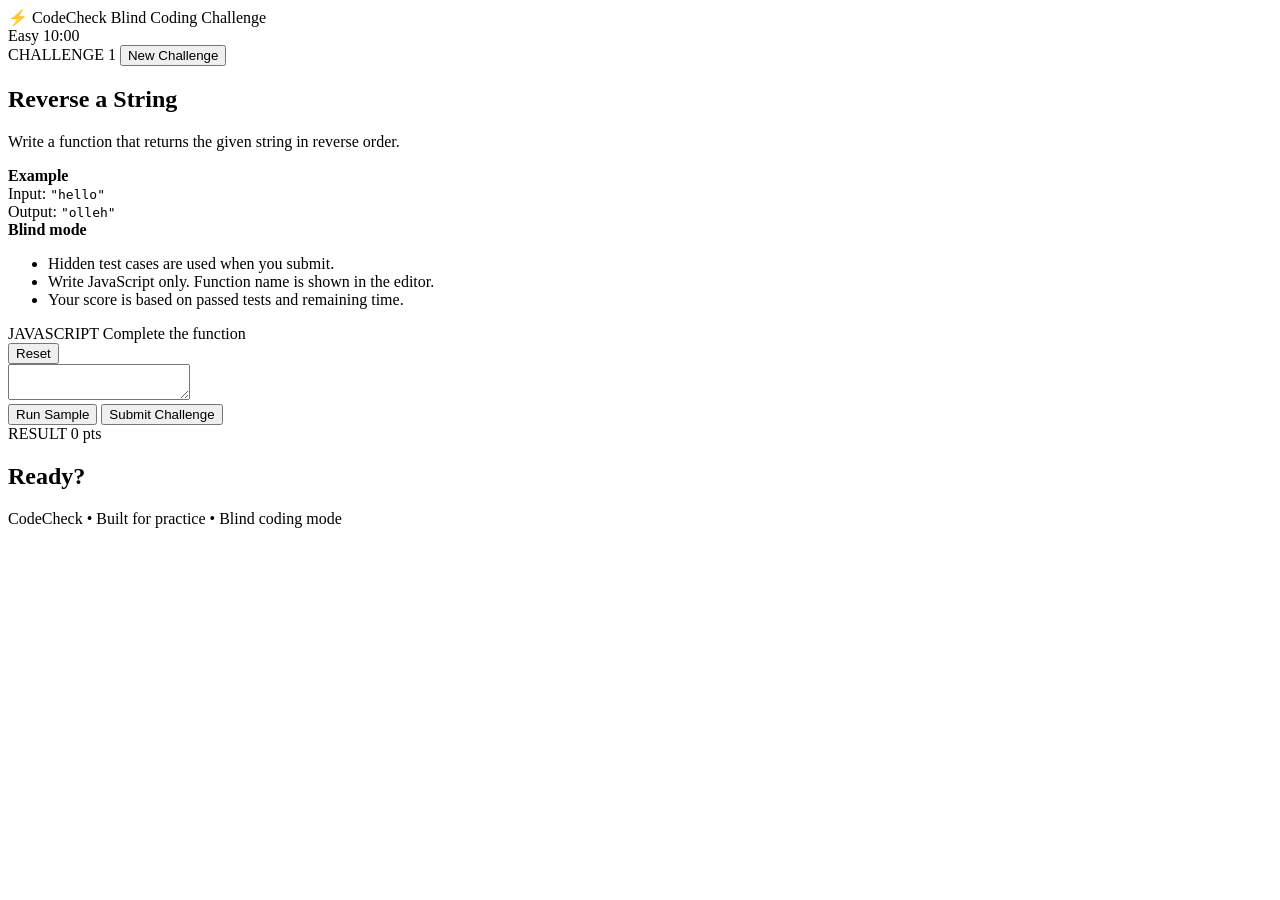
==== index.html @ 7977c987 "Build CodeCheck blind coding challenge" ====
<!DOCTYPE html>
<html lang="en">
<head>
  <meta charset="UTF-8">
  <meta name="viewport" content="width=device-width, initial-scale=1.0">
  <title>CodeCheck — Blind Coding Challenge</title>
  <link rel="stylesheet" href="style.css">
</head>
<body>
  <header class="topbar">
    <div>
      <span class="brand">⚡ CodeCheck</span>
      <span class="tag">Blind Coding Challenge</span>
    </div>
    <div class="stats">
      <span id="difficulty">Easy</span>
      <span id="timer">10:00</span>
    </div>
  </header>

  <main class="layout">
    <section class="card problem-card">
      <div class="card-head">
        <span class="eyebrow">CHALLENGE <span id="challengeNo">1</span></span>
        <button id="newChallenge" class="ghost">New Challenge</button>
      </div>
      <h1 id="title">Reverse a String</h1>
      <p id="description">Write a function that returns the given string in reverse order.</p>

      <div class="example">
        <div><b>Example</b></div>
        <div><span>Input:</span> <code id="exampleInput">"hello"</code></div>
        <div><span>Output:</span> <code id="exampleOutput">"olleh"</code></div>
      </div>

      <div class="rules">
        <b>Blind mode</b>
        <ul>
          <li>Hidden test cases are used when you submit.</li>
          <li>Write JavaScript only. Function name is shown in the editor.</li>
          <li>Your score is based on passed tests and remaining time.</li>
        </ul>
      </div>
    </section>

    <section class="card editor-card">
      <div class="card-head">
        <div>
          <span class="eyebrow">JAVASCRIPT</span>
          <span class="hint">Complete the function</span>
        </div>
        <button id="resetCode" class="ghost">Reset</button>
      </div>
      <textarea id="editor" spellcheck="false"></textarea>
      <div class="editor-foot">
        <button id="runSample" class="secondary">Run Sample</button>
        <button id="submit" class="primary">Submit Challenge</button>
      </div>
    </section>

    <section id="result" class="card result-card hidden">
      <div class="card-head">
        <span class="eyebrow">RESULT</span>
        <span id="score">0 pts</span>
      </div>
      <h2 id="resultTitle">Ready?</h2>
      <p id="resultText"></p>
      <div id="tests"></div>
    </section>
  </main>

  <footer>
    CodeCheck • Built for practice • <span>Blind coding mode</span>
  </footer>
  <script src="script.js"></script>
</body>
</html>
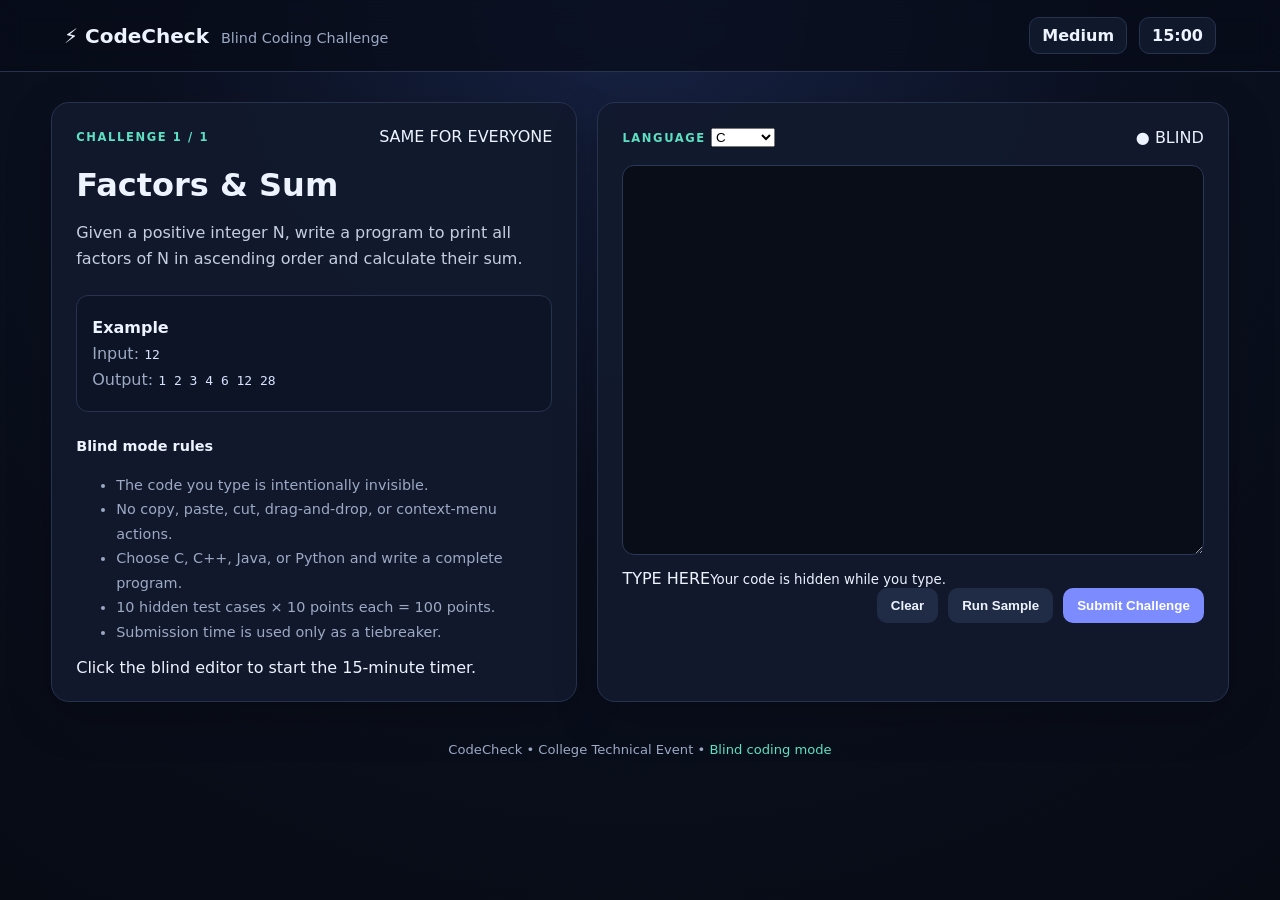
==== commit 76e4f16f: "Build blind factors coding challenge UI" ====
--- a/index.html
+++ b/index.html
@@ -1,77 +1,55 @@
 <!DOCTYPE html>
 <html lang="en">
 <head>
-  <meta charset="UTF-8">
-  <meta name="viewport" content="width=device-width, initial-scale=1.0">
-  <title>CodeCheck — Blind Coding Challenge</title>
-  <link rel="stylesheet" href="style.css">
+<meta charset="UTF-8">
+<meta name="viewport" content="width=device-width, initial-scale=1.0">
+<title>CodeCheck — Blind Coding Challenge</title>
+<link rel="stylesheet" href="style.css">
 </head>
 <body>
-  <header class="topbar">
-    <div>
-      <span class="brand">⚡ CodeCheck</span>
-      <span class="tag">Blind Coding Challenge</span>
+<header class="topbar">
+  <div><span class="brand">⚡ CodeCheck</span><span class="tag">Blind Coding Challenge</span></div>
+  <div class="stats"><span id="difficulty">Medium</span><span id="timer">15:00</span></div>
+</header>
+<main class="layout">
+<section class="card problem-card">
+  <div class="card-head"><span class="eyebrow">CHALLENGE <span id="challengeNo">1</span> / 1</span><span class="same-question">SAME FOR EVERYONE</span></div>
+  <h1 id="title">Factors & Sum</h1>
+  <p id="description">Given a positive integer N, write a program to print all factors of N in ascending order and calculate their sum.</p>
+  <div class="example"><div><b>Example</b></div><div><span>Input:</span> <code id="exampleInput">12</code></div><div><span>Output:</span> <code id="exampleOutput">1 2 3 4 6 12
+28</code></div></div>
+  <div class="rules"><b>Blind mode rules</b><ul>
+    <li>The code you type is intentionally invisible.</li>
+    <li>No copy, paste, cut, drag-and-drop, or context-menu actions.</li>
+    <li>Choose C, C++, Java, or Python and write a complete program.</li>
+    <li>10 hidden test cases × 10 points each = 100 points.</li>
+    <li>Submission time is used only as a tiebreaker.</li>
+  </ul></div>
+  <div class="status-note" id="statusNote">Click the blind editor to start the 15-minute timer.</div>
+</section>
+<section class="card editor-card">
+  <div class="card-head">
+    <div><label class="eyebrow" for="language">LANGUAGE</label>
+      <select id="language" aria-label="Programming language">
+        <option value="50">C</option><option value="54">C++</option><option value="62">Java</option><option value="71">Python</option>
+      </select>
     </div>
-    <div class="stats">
-      <span id="difficulty">Easy</span>
-      <span id="timer">10:00</span>
-    </div>
-  </header>
-
-  <main class="layout">
-    <section class="card problem-card">
-      <div class="card-head">
-        <span class="eyebrow">CHALLENGE <span id="challengeNo">1</span></span>
-        <button id="newChallenge" class="ghost">New Challenge</button>
-      </div>
-      <h1 id="title">Reverse a String</h1>
-      <p id="description">Write a function that returns the given string in reverse order.</p>
-
-      <div class="example">
-        <div><b>Example</b></div>
-        <div><span>Input:</span> <code id="exampleInput">"hello"</code></div>
-        <div><span>Output:</span> <code id="exampleOutput">"olleh"</code></div>
-      </div>
-
-      <div class="rules">
-        <b>Blind mode</b>
-        <ul>
-          <li>Hidden test cases are used when you submit.</li>
-          <li>Write JavaScript only. Function name is shown in the editor.</li>
-          <li>Your score is based on passed tests and remaining time.</li>
-        </ul>
-      </div>
-    </section>
-
-    <section class="card editor-card">
-      <div class="card-head">
-        <div>
-          <span class="eyebrow">JAVASCRIPT</span>
-          <span class="hint">Complete the function</span>
-        </div>
-        <button id="resetCode" class="ghost">Reset</button>
-      </div>
-      <textarea id="editor" spellcheck="false"></textarea>
-      <div class="editor-foot">
-        <button id="runSample" class="secondary">Run Sample</button>
-        <button id="submit" class="primary">Submit Challenge</button>
-      </div>
-    </section>
-
-    <section id="result" class="card result-card hidden">
-      <div class="card-head">
-        <span class="eyebrow">RESULT</span>
-        <span id="score">0 pts</span>
-      </div>
-      <h2 id="resultTitle">Ready?</h2>
-      <p id="resultText"></p>
-      <div id="tests"></div>
-    </section>
-  </main>
-
-  <footer>
-    CodeCheck • Built for practice • <span>Blind coding mode</span>
-  </footer>
-  <script src="script.js"></script>
+    <span class="blind-badge">● BLIND</span>
+  </div>
+  <div class="blind-editor-wrap">
+    <textarea id="editor" spellcheck="false" autocomplete="off" autocorrect="off" autocapitalize="off" aria-label="Blind code editor"></textarea>
+    <div class="blind-overlay" id="blindOverlay"><span>TYPE HERE</span><small>Your code is hidden while you type.</small></div>
+  </div>
+  <div class="editor-foot">
+    <button id="clearCode" class="secondary">Clear</button><button id="runSample" class="secondary">Run Sample</button><button id="submit" class="primary">Submit Challenge</button>
+  </div>
+</section>
+<section id="result" class="card result-card hidden">
+  <div class="card-head"><span class="eyebrow">RESULT</span><span id="score">0 / 100</span></div>
+  <h2 id="resultTitle">Ready?</h2><p id="resultText"></p><div id="tests"></div>
+</section>
+</main>
+<footer>CodeCheck • College Technical Event • <span>Blind coding mode</span></footer>
+<script src="script.js"></script>
 </body>
 </html>
--- a/style.css
+++ b/style.css
@@ -0,0 +1,2 @@
+:root{--bg:#0b1020;--card:#121a2d;--line:#26334f;--text:#edf3ff;--muted:#9ba9c4;--accent:#7c8cff;--accent2:#5de0c2;--danger:#ff7185}
+*{box-sizing:border-box}body{margin:0;background:radial-gradient(circle at top,#172344 0,#0b1020 45%,#070b14 100%);color:var(--text);font-family:Inter,system-ui,-apple-system,Segoe UI,sans-serif;min-height:100vh}.topbar{height:72px;border-bottom:1px solid var(--line);display:flex;align-items:center;justify-content:space-between;padding:0 5%;background:rgba(8,12,24,.72);backdrop-filter:blur(12px);position:sticky;top:0;z-index:5}.brand{font-size:1.25rem;font-weight:800}.tag{color:var(--muted);margin-left:12px;font-size:.9rem}.stats{display:flex;gap:12px}.stats span{padding:8px 12px;border:1px solid var(--line);border-radius:10px;background:#10182b;font-weight:700}.layout{width:min(1180px,92%);margin:30px auto;display:grid;grid-template-columns:1fr 1.2fr;gap:20px}.card{background:rgba(18,26,45,.92);border:1px solid var(--line);border-radius:18px;padding:24px;box-shadow:0 15px 45px rgba(0,0,0,.22)}.card-head{display:flex;justify-content:space-between;align-items:center;gap:12px}.eyebrow{font-size:.72rem;letter-spacing:.14em;color:var(--accent2);font-weight:800}.hint{color:var(--muted);font-size:.8rem;margin-left:10px}h1{font-size:2rem;margin:20px 0 10px}h2{margin:12px 0 6px}p{color:#c5cee0;line-height:1.65}.example{border:1px solid var(--line);background:#0c1425;border-radius:12px;padding:15px;margin:22px 0}.example div{margin:7px 0;color:var(--muted)}.example b{color:var(--text)}code{color:#d8e2ff}.rules{font-size:.9rem;color:var(--muted);line-height:1.7}.rules b{color:var(--text)}.ghost,.secondary,.primary{border:0;border-radius:10px;padding:10px 14px;font-weight:700;cursor:pointer}.ghost{background:transparent;color:var(--muted);border:1px solid var(--line)}.secondary{background:#202c46;color:var(--text)}.primary{background:var(--accent);color:white}.ghost:hover,.secondary:hover,.primary:hover{filter:brightness(1.12)}textarea{display:block;width:100%;height:390px;margin:18px 0 14px;resize:vertical;background:#080d18;border:1px solid #2a3958;border-radius:12px;color:#dce7ff;padding:18px;font:14px/1.65 "SFMono-Regular",Consolas,monospace;outline:none}textarea:focus{border-color:var(--accent)}.editor-foot{display:flex;justify-content:flex-end;gap:10px}.result-card{grid-column:1/-1}.hidden{display:none!important}#tests{display:grid;grid-template-columns:repeat(3,1fr);gap:10px;margin-top:15px}.test{border:1px solid var(--line);border-radius:10px;padding:12px;background:#0c1425}.pass{border-color:#277d68}.fail{border-color:#8c3c4c}.test small{display:block;color:var(--muted);margin-top:5px}footer{text-align:center;color:var(--muted);padding:10px 20px 30px;font-size:.82rem}footer span{color:var(--accent2)}@media(max-width:800px){.layout{grid-template-columns:1fr}.result-card{grid-column:auto}.topbar{padding:0 4%;height:auto;min-height:68px}.tag{display:none}h1{font-size:1.55rem}textarea{height:330px}#tests{grid-template-columns:1fr}.card{padding:18px}}
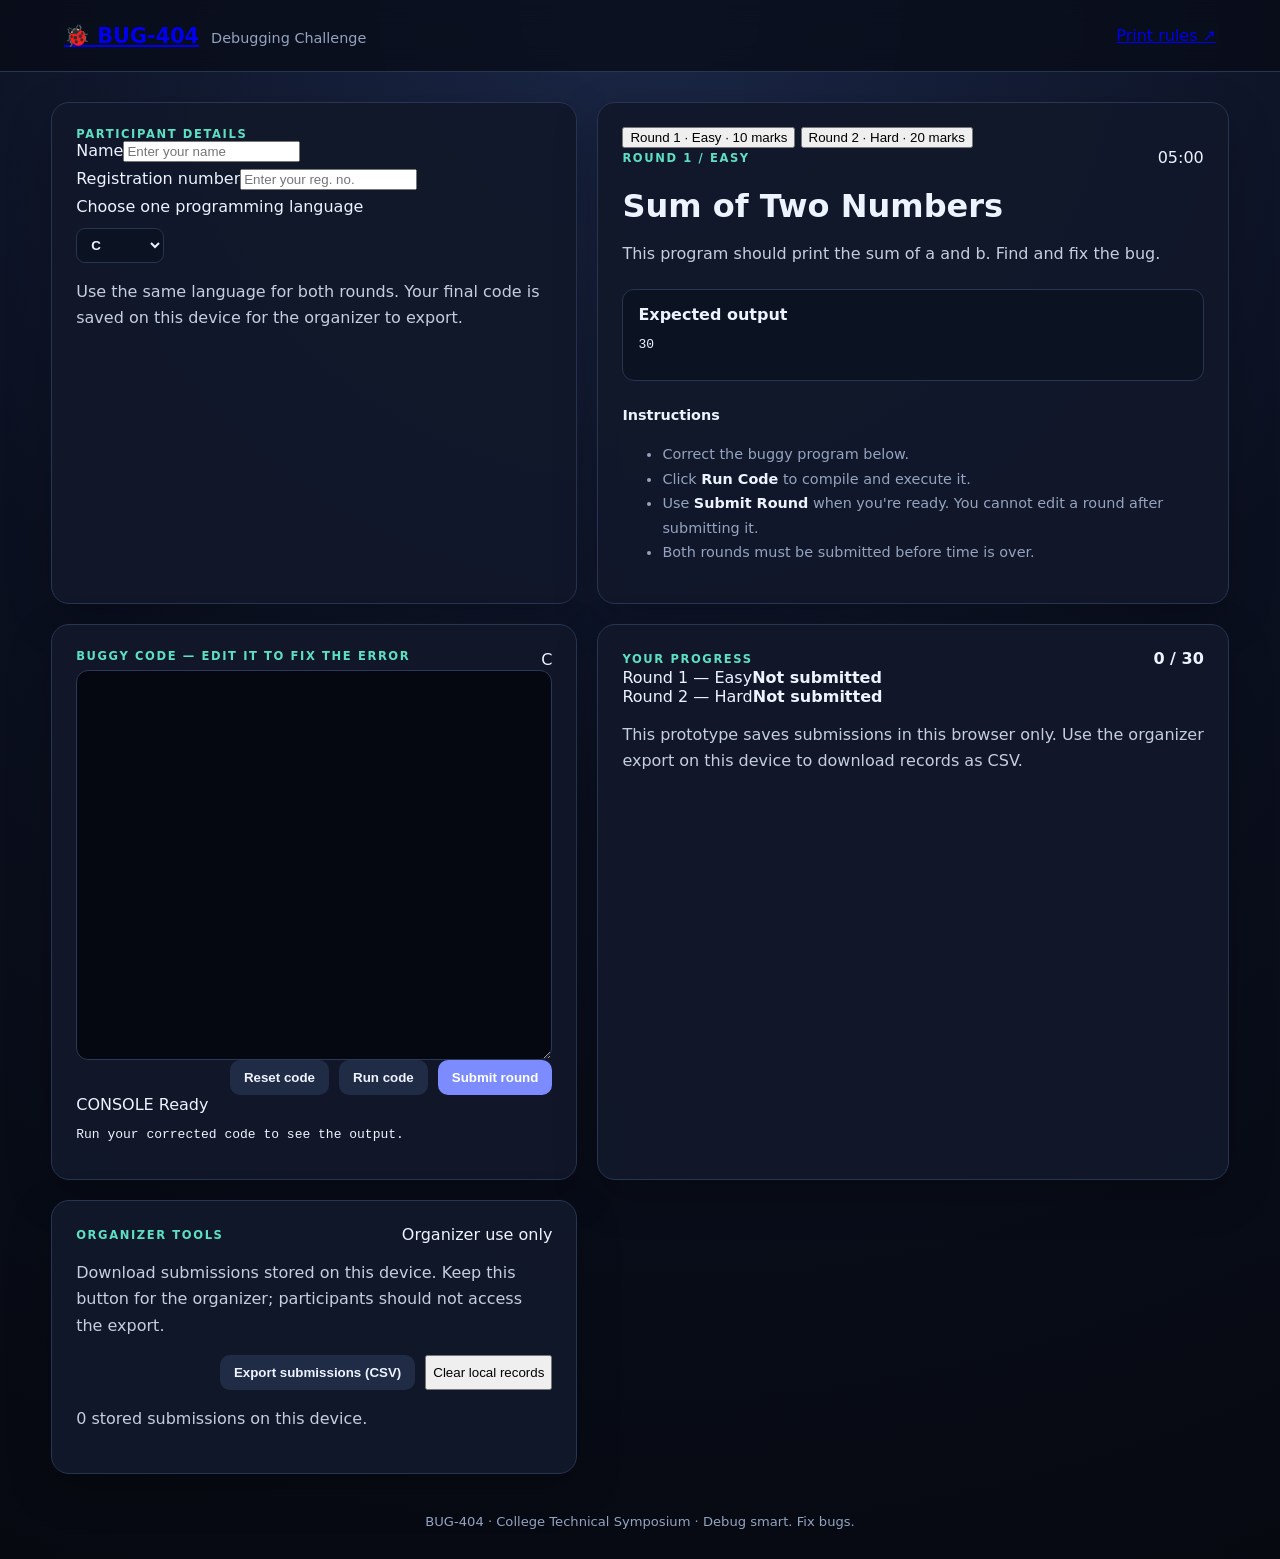
==== commit e77aea70: "Convert CodeCheck to BUG-404 debugging interface" ====
--- a/index.html
+++ b/index.html
@@ -3,53 +3,66 @@
 <head>
 <meta charset="UTF-8">
 <meta name="viewport" content="width=device-width, initial-scale=1.0">
-<title>CodeCheck — Blind Coding Challenge</title>
+<title>BUG-404 | Debugging Challenge</title>
 <link rel="stylesheet" href="style.css">
 </head>
 <body>
 <header class="topbar">
-  <div><span class="brand">⚡ CodeCheck</span><span class="tag">Blind Coding Challenge</span></div>
-  <div class="stats"><span id="difficulty">Medium</span><span id="timer">15:00</span></div>
+  <div><a class="brand" href="./">🐞 BUG-404</a><span class="tag">Debugging Challenge</span></div>
+  <a class="paper-link" href="question-paper.html" target="_blank" rel="noopener">Print rules ↗</a>
 </header>
 <main class="layout">
-<section class="card problem-card">
-  <div class="card-head"><span class="eyebrow">CHALLENGE <span id="challengeNo">1</span> / 1</span><span class="same-question">SAME FOR EVERYONE</span></div>
-  <h1 id="title">Factors & Sum</h1>
-  <p id="description">Given a positive integer N, write a program to print all factors of N in ascending order and calculate their sum.</p>
-  <div class="example"><div><b>Example</b></div><div><span>Input:</span> <code id="exampleInput">12</code></div><div><span>Output:</span> <code id="exampleOutput">1 2 3 4 6 12
-28</code></div></div>
-  <div class="rules"><b>Blind mode rules</b><ul>
-    <li>The code you type is intentionally invisible.</li>
-    <li>No copy, paste, cut, drag-and-drop, or context-menu actions.</li>
-    <li>Choose C, C++, Java, or Python and write a complete program.</li>
-    <li>10 hidden test cases × 10 points each = 100 points.</li>
-    <li>Submission time is used only as a tiebreaker.</li>
-  </ul></div>
-  <div class="status-note" id="statusNote">Click the blind editor to start the 15-minute timer.</div>
-</section>
-<section class="card editor-card">
-  <div class="card-head">
-    <div><label class="eyebrow" for="language">LANGUAGE</label>
-      <select id="language" aria-label="Programming language">
-        <option value="50">C</option><option value="54">C++</option><option value="62">Java</option><option value="71">Python</option>
-      </select>
+  <section class="card participant-card">
+    <div class="eyebrow">PARTICIPANT DETAILS</div>
+    <div class="form-grid">
+      <label>Name<input id="participantName" autocomplete="name" placeholder="Enter your name" required></label>
+      <label>Registration number<input id="participantReg" placeholder="Enter your reg. no." required></label>
     </div>
-    <span class="blind-badge">● BLIND</span>
-  </div>
-  <div class="blind-editor-wrap">
-    <textarea id="editor" spellcheck="false" autocomplete="off" autocorrect="off" autocapitalize="off" aria-label="Blind code editor"></textarea>
-    <div class="blind-overlay" id="blindOverlay"><span>TYPE HERE</span><small>Your code is hidden while you type.</small></div>
-  </div>
-  <div class="editor-foot">
-    <button id="clearCode" class="secondary">Clear</button><button id="runSample" class="secondary">Run Sample</button><button id="submit" class="primary">Submit Challenge</button>
-  </div>
-</section>
-<section id="result" class="card result-card hidden">
-  <div class="card-head"><span class="eyebrow">RESULT</span><span id="score">0 / 100</span></div>
-  <h2 id="resultTitle">Ready?</h2><p id="resultText"></p><div id="tests"></div>
-</section>
+    <label for="language">Choose one programming language</label>
+    <select id="language">
+      <option value="50">C</option><option value="54">C++</option><option value="71">Python</option><option value="62">Java</option>
+    </select>
+    <p class="small-note">Use the same language for both rounds. Your final code is saved on this device for the organizer to export.</p>
+  </section>
+
+  <section class="card problem-card">
+    <div class="round-tabs" role="tablist" aria-label="Challenge round">
+      <button class="round-tab active" id="round1Tab" data-round="1" role="tab" aria-selected="true">Round 1 · Easy · 10 marks</button>
+      <button class="round-tab" id="round2Tab" data-round="2" role="tab" aria-selected="false">Round 2 · Hard · 20 marks</button>
+    </div>
+    <div class="card-head"><span class="eyebrow" id="roundLabel">ROUND 1 / EASY</span><span class="timer" id="timer">05:00</span></div>
+    <h1 id="challengeTitle">Sum of Two Numbers</h1>
+    <p id="challengeDescription">This program should print the sum of a and b. Find and fix the bug.</p>
+    <div class="example"><b>Expected output</b><pre id="expectedOutput">30</pre></div>
+    <div class="rules"><b>Instructions</b><ul><li>Correct the buggy program below.</li><li>Click <b>Run Code</b> to compile and execute it.</li><li>Use <b>Submit Round</b> when you're ready. You cannot edit a round after submitting it.</li><li>Both rounds must be submitted before time is over.</li></ul></div>
+  </section>
+
+  <section class="card editor-card">
+    <div class="card-head"><label class="eyebrow" for="editor">BUGGY CODE — EDIT IT TO FIX THE ERROR</label><span class="language-chip" id="languageChip">C</span></div>
+    <textarea id="editor" spellcheck="false" autocapitalize="off" autocomplete="off" autocorrect="off" aria-label="Code editor"></textarea>
+    <div class="editor-foot">
+      <button id="resetCode" class="secondary">Reset code</button>
+      <button id="runCode" class="secondary">Run code</button>
+      <button id="submitRound" class="primary">Submit round</button>
+    </div>
+    <div class="console"><div class="console-head">CONSOLE <span id="runStatus">Ready</span></div><pre id="consoleOutput">Run your corrected code to see the output.</pre></div>
+  </section>
+
+  <section class="card summary-card">
+    <div class="card-head"><span class="eyebrow">YOUR PROGRESS</span><strong id="scoreTotal">0 / 30</strong></div>
+    <div class="progress-row"><span>Round 1 — Easy</span><strong id="round1Score">Not submitted</strong></div>
+    <div class="progress-row"><span>Round 2 — Hard</span><strong id="round2Score">Not submitted</strong></div>
+    <p class="small-note">This prototype saves submissions in this browser only. Use the organizer export on this device to download records as CSV.</p>
+  </section>
+
+  <section class="card admin-card">
+    <div class="card-head"><span class="eyebrow">ORGANIZER TOOLS</span><span class="small-note">Organizer use only</span></div>
+    <p>Download submissions stored on this device. Keep this button for the organizer; participants should not access the export.</p>
+    <div class="editor-foot"><button id="exportCsv" class="secondary">Export submissions (CSV)</button><button id="clearRecords" class="danger-button">Clear local records</button></div>
+    <p id="recordCount" class="small-note">0 stored submissions on this device.</p>
+  </section>
 </main>
-<footer>CodeCheck • College Technical Event • <span>Blind coding mode</span></footer>
+<footer>BUG-404 · College Technical Symposium · Debug smart. Fix bugs.</footer>
 <script src="script.js"></script>
 </body>
 </html>
--- a/style.css
+++ b/style.css
@@ -1,2 +1,10 @@
-:root{--bg:#0b1020;--card:#121a2d;--line:#26334f;--text:#edf3ff;--muted:#9ba9c4;--accent:#7c8cff;--accent2:#5de0c2;--danger:#ff7185}
-*{box-sizing:border-box}body{margin:0;background:radial-gradient(circle at top,#172344 0,#0b1020 45%,#070b14 100%);color:var(--text);font-family:Inter,system-ui,-apple-system,Segoe UI,sans-serif;min-height:100vh}.topbar{height:72px;border-bottom:1px solid var(--line);display:flex;align-items:center;justify-content:space-between;padding:0 5%;background:rgba(8,12,24,.72);backdrop-filter:blur(12px);position:sticky;top:0;z-index:5}.brand{font-size:1.25rem;font-weight:800}.tag{color:var(--muted);margin-left:12px;font-size:.9rem}.stats{display:flex;gap:12px}.stats span{padding:8px 12px;border:1px solid var(--line);border-radius:10px;background:#10182b;font-weight:700}.layout{width:min(1180px,92%);margin:30px auto;display:grid;grid-template-columns:1fr 1.2fr;gap:20px}.card{background:rgba(18,26,45,.92);border:1px solid var(--line);border-radius:18px;padding:24px;box-shadow:0 15px 45px rgba(0,0,0,.22)}.card-head{display:flex;justify-content:space-between;align-items:center;gap:12px}.eyebrow{font-size:.72rem;letter-spacing:.14em;color:var(--accent2);font-weight:800}.hint{color:var(--muted);font-size:.8rem;margin-left:10px}h1{font-size:2rem;margin:20px 0 10px}h2{margin:12px 0 6px}p{color:#c5cee0;line-height:1.65}.example{border:1px solid var(--line);background:#0c1425;border-radius:12px;padding:15px;margin:22px 0}.example div{margin:7px 0;color:var(--muted)}.example b{color:var(--text)}code{color:#d8e2ff}.rules{font-size:.9rem;color:var(--muted);line-height:1.7}.rules b{color:var(--text)}.ghost,.secondary,.primary{border:0;border-radius:10px;padding:10px 14px;font-weight:700;cursor:pointer}.ghost{background:transparent;color:var(--muted);border:1px solid var(--line)}.secondary{background:#202c46;color:var(--text)}.primary{background:var(--accent);color:white}.ghost:hover,.secondary:hover,.primary:hover{filter:brightness(1.12)}textarea{display:block;width:100%;height:390px;margin:18px 0 14px;resize:vertical;background:#080d18;border:1px solid #2a3958;border-radius:12px;color:#dce7ff;padding:18px;font:14px/1.65 "SFMono-Regular",Consolas,monospace;outline:none}textarea:focus{border-color:var(--accent)}.editor-foot{display:flex;justify-content:flex-end;gap:10px}.result-card{grid-column:1/-1}.hidden{display:none!important}#tests{display:grid;grid-template-columns:repeat(3,1fr);gap:10px;margin-top:15px}.test{border:1px solid var(--line);border-radius:10px;padding:12px;background:#0c1425}.pass{border-color:#277d68}.fail{border-color:#8c3c4c}.test small{display:block;color:var(--muted);margin-top:5px}footer{text-align:center;color:var(--muted);padding:10px 20px 30px;font-size:.82rem}footer span{color:var(--accent2)}@media(max-width:800px){.layout{grid-template-columns:1fr}.result-card{grid-column:auto}.topbar{padding:0 4%;height:auto;min-height:68px}.tag{display:none}h1{font-size:1.55rem}textarea{height:330px}#tests{grid-template-columns:1fr}.card{padding:18px}}
+:root{--card:#11182a;--line:#263552;--text:#edf3ff;--muted:#94a3bf;--accent:#7c8cff;--accent2:#5de0c2;--danger:#ff7185}
+*{box-sizing:border-box}body{margin:0;background:radial-gradient(circle at top,#1b2747 0,#0b1020 48%,#060910 100%);color:var(--text);font-family:Inter,system-ui,-apple-system,Segoe UI,sans-serif;min-height:100vh}
+.topbar{height:72px;border-bottom:1px solid var(--line);display:flex;align-items:center;justify-content:space-between;padding:0 5%;background:rgba(8,12,24,.78);backdrop-filter:blur(12px);position:sticky;top:0;z-index:5}.brand{font-size:1.3rem;font-weight:900}.tag{color:var(--muted);margin-left:12px;font-size:.9rem}.stats{display:flex;gap:12px}.stats span{padding:8px 12px;border:1px solid var(--line);border-radius:10px;background:#10182b;font-weight:800}.stats #timer.urgent{border-color:var(--danger);color:var(--danger)}
+.layout{width:min(1180px,92%);margin:30px auto;display:grid;grid-template-columns:1fr 1.2fr;gap:20px}.card{background:rgba(17,24,42,.94);border:1px solid var(--line);border-radius:18px;padding:24px;box-shadow:0 15px 45px rgba(0,0,0,.22)}.card-head{display:flex;justify-content:space-between;align-items:center;gap:12px}.eyebrow{font-size:.72rem;letter-spacing:.14em;color:var(--accent2);font-weight:900}.same-question,.blind-badge{font-size:.7rem;letter-spacing:.08em;border:1px solid var(--line);border-radius:999px;padding:7px 10px;color:var(--muted)}.blind-badge{color:var(--accent2);border-color:#245e54}
+h1{font-size:2rem;margin:20px 0 10px}h2{margin:12px 0 6px}p{color:#c5cee0;line-height:1.65;white-space:pre-line}.example{border:1px solid var(--line);background:#0b1221;border-radius:12px;padding:15px;margin:22px 0}.example div{margin:7px 0;color:var(--muted)}.example b{color:var(--text)}code{color:#d8e2ff;white-space:pre-wrap}.rules{font-size:.9rem;color:var(--muted);line-height:1.7}.rules b{color:var(--text)}
+.status-note{margin-top:18px;padding:12px;border-left:3px solid var(--accent);background:#0c1425;color:var(--muted);font-size:.86rem;border-radius:0 10px 10px 0}label{display:block;margin-bottom:7px}select{margin-top:5px;background:#0b1221;color:var(--text);border:1px solid var(--line);border-radius:9px;padding:8px 10px;font-weight:800;outline:none}
+.blind-editor-wrap{position:relative;margin:18px 0 14px}textarea{display:block;width:100%;height:390px;resize:vertical;background:#050811;border:1px solid #2a3958;border-radius:12px;color:transparent;caret-color:var(--accent2);padding:18px;font:14px/1.65 "SFMono-Regular",Consolas,monospace;outline:none;text-shadow:none}textarea:focus{border-color:var(--accent)}textarea::selection{background:rgba(124,140,255,.2);color:transparent}.blind-overlay{pointer-events:none;position:absolute;inset:0;display:flex;align-items:center;justify-content:center;flex-direction:column;color:#52617d;gap:7px;transition:opacity .2s}.blind-overlay span{font-weight:900;letter-spacing:.16em}.blind-overlay small{font-size:.78rem}.blind-overlay.typing{opacity:.18}
+.editor-foot{display:flex;justify-content:flex-end;gap:10px;flex-wrap:wrap}.secondary,.primary{border:0;border-radius:10px;padding:10px 14px;font-weight:800;cursor:pointer}.secondary{background:#202c46;color:var(--text)}.primary{background:var(--accent);color:white}.secondary:hover,.primary:hover{filter:brightness(1.12)}button:disabled{opacity:.45;cursor:not-allowed}
+.result-card{grid-column:1/-1}.hidden{display:none!important}#tests{display:grid;grid-template-columns:repeat(2,1fr);gap:10px;margin-top:15px}.test{border:1px solid var(--line);border-radius:10px;padding:12px;background:#0c1425}.pass{border-color:#277d68}.fail{border-color:#8c3c4c}.test small{display:block;color:var(--muted);margin-top:5px;word-break:break-word}
+footer{text-align:center;color:var(--muted);padding:10px 20px 30px;font-size:.82rem}footer span{color:var(--accent2)}@media(max-width:800px){.layout{grid-template-columns:1fr}.result-card{grid-column:auto}.topbar{padding:0 4%;height:auto;min-height:68px}.tag{display:none}h1{font-size:1.55rem}textarea{height:330px}#tests{grid-template-columns:1fr}.card{padding:18px}.same-question{display:none}}
